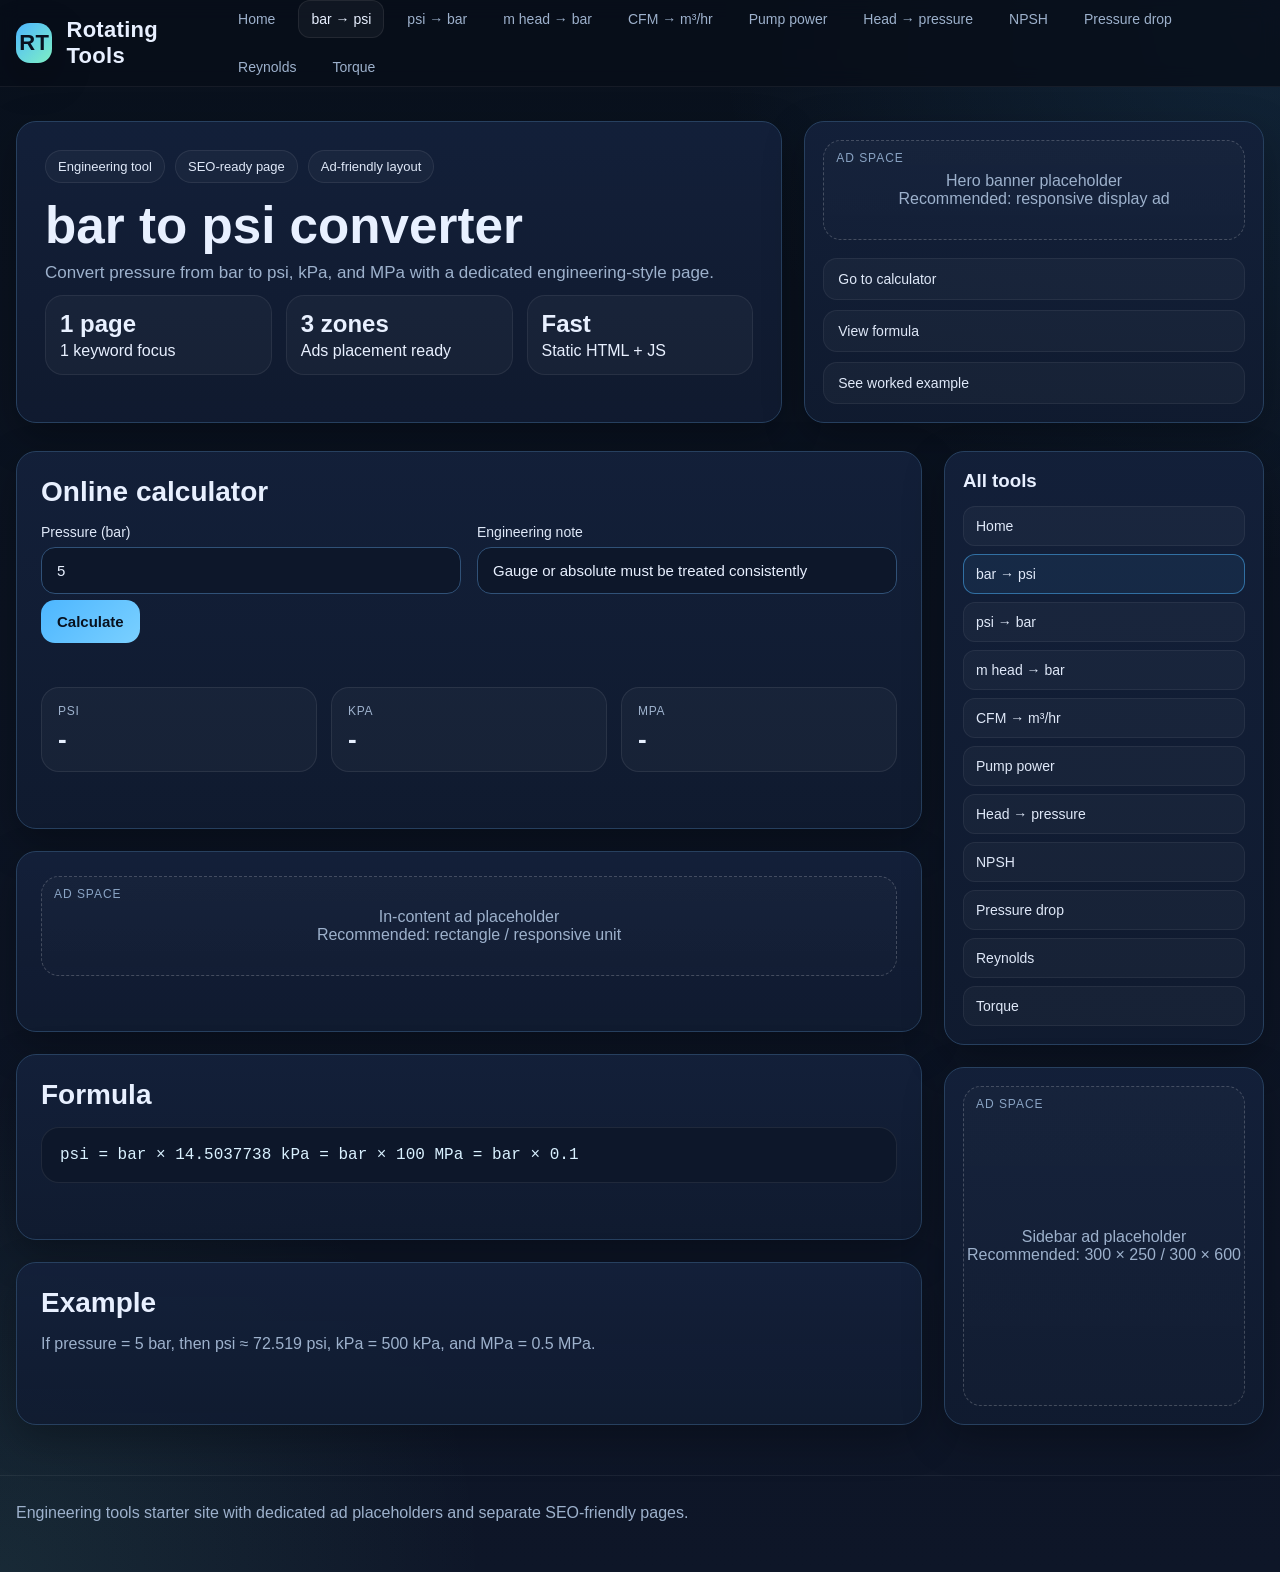
==== bar-to-psi.html @ d2c99e3f "Add files via upload" ====
<!DOCTYPE html>
<html lang="en">
<head>
  <meta charset="UTF-8" />
  <meta name="viewport" content="width=device-width, initial-scale=1.0" />
  <title>bar to psi Converter | Rotating Tools</title>
  <meta name="description" content="Convert pressure from bar to psi with a modern engineering calculator page." />
  <link rel="stylesheet" href="styles.css" />
</head>
<body>
  <header class="topbar">
    <div class="container topbar-inner">
      <a href="index.html" class="brand">
        <span class="brand-badge">RT</span>
        <span>Rotating Tools</span>
      </a>
      <button class="nav-toggle" onclick="toggleNav()">Menu</button>
      <nav class="nav-links">
        <a data-nav-link href="index.html">Home</a>
<a data-nav-link href="bar-to-psi.html">bar → psi</a>
<a data-nav-link href="psi-to-bar.html">psi → bar</a>
<a data-nav-link href="m-head-to-bar.html">m head → bar</a>
<a data-nav-link href="cfm-to-m3hr.html">CFM → m³/hr</a>
<a data-nav-link href="pump-power.html">Pump power</a>
<a data-nav-link href="pump-head-to-pressure.html">Head → pressure</a>
<a data-nav-link href="npsh.html">NPSH</a>
<a data-nav-link href="pressure-drop.html">Pressure drop</a>
<a data-nav-link href="reynolds-number.html">Reynolds</a>
<a data-nav-link href="torque.html">Torque</a>
      </nav>
    </div>
  </header>
  
  <section class="hero">
    <div class="container hero-grid">
      <div class="card hero-main">
        <div class="badges">
          <span class="badge">Engineering tool</span>
          <span class="badge">SEO-ready page</span>
          <span class="badge">Ad-friendly layout</span>
        </div>
        <h1>bar to psi converter</h1>
        <p>Convert pressure from bar to psi, kPa, and MPa with a dedicated engineering-style page.</p>
        <div class="kpis">
          <div class="kpi"><strong>1 page</strong><span>1 keyword focus</span></div>
          <div class="kpi"><strong>3 zones</strong><span>Ads placement ready</span></div>
          <div class="kpi"><strong>Fast</strong><span>Static HTML + JS</span></div>
        </div>
      </div>
      <aside class="card hero-side">
        <div class="ad-slot">Hero banner placeholder<br/>Recommended: responsive display ad</div>
        <div class="side-list">
          <a href="#calculator">Go to calculator</a>
          <a href="#formula">View formula</a>
          <a href="#example">See worked example</a>
        </div>
      </aside>
    </div>
  </section>

  <section class="page">
    <div class="container page-grid">
      <main class="content">
        <section class="card section" id="calculator">
          <h2>Online calculator</h2>
          <div class="grid-2">
            
            <div class="field"><label for="bar">Pressure (bar)</label><input id="bar" type="number" step="any" value="5" /></div>
            <div class="field"><label>Engineering note</label><input value="Gauge or absolute must be treated consistently" readonly /></div>
            
          </div>
          <div class="actions">
            <button class="btn btn-primary" onclick="calcBarToPsi()">Calculate</button>
          </div>
          <div class="notice" id="notice"></div>
          <div class="result-grid" style="margin-top:12px">
            <div class="metric"><div class="k">psi</div><div class="v" id="res1">-</div></div><div class="metric"><div class="k">kPa</div><div class="v" id="res2">-</div></div><div class="metric"><div class="k">MPa</div><div class="v" id="res3">-</div></div>
          </div>
        </section>

        <section class="card section">
          <div class="ad-slot">In-content ad placeholder<br/>Recommended: rectangle / responsive unit</div>
        </section>

        <section class="card section" id="formula">
          <h2>Formula</h2>
          <div class="formula">psi = bar × 14.5037738
kPa = bar × 100
MPa = bar × 0.1</div>
        </section>

        <section class="card section" id="example">
          <h2>Example</h2>
          <p>If pressure = 5 bar, then psi ≈ 72.519 psi, kPa = 500 kPa, and MPa = 0.5 MPa.</p>
        </section>
      </main>

      <aside class="sidebar">
        <section class="card tool-menu">
          <h3>All tools</h3>
          <div class="menu-list">
            <a class="" data-nav-link href="index.html">Home</a>
<a class="active" data-nav-link href="bar-to-psi.html">bar → psi</a>
<a class="" data-nav-link href="psi-to-bar.html">psi → bar</a>
<a class="" data-nav-link href="m-head-to-bar.html">m head → bar</a>
<a class="" data-nav-link href="cfm-to-m3hr.html">CFM → m³/hr</a>
<a class="" data-nav-link href="pump-power.html">Pump power</a>
<a class="" data-nav-link href="pump-head-to-pressure.html">Head → pressure</a>
<a class="" data-nav-link href="npsh.html">NPSH</a>
<a class="" data-nav-link href="pressure-drop.html">Pressure drop</a>
<a class="" data-nav-link href="reynolds-number.html">Reynolds</a>
<a class="" data-nav-link href="torque.html">Torque</a>
          </div>
        </section>
        <section class="card section" style="padding:18px">
          <div class="ad-slot tall">Sidebar ad placeholder<br/>Recommended: 300 × 250 / 300 × 600</div>
        </section>
      </aside>
    </div>
  </section>

  <footer class="foot">
    <div class="container">
      Engineering tools starter site with dedicated ad placeholders and separate SEO-friendly pages.
    </div>
  </footer>
  <script src="app.js"></script>
</body>
</html>
---- styles.css ----
:root{
  --bg:#0b1220;
  --bg-soft:#121c30;
  --panel:#13203a;
  --panel-2:#172743;
  --line:#27405f;
  --text:#e8f0ff;
  --muted:#9db1cc;
  --accent:#4db6ff;
  --accent-2:#7ef0c4;
  --danger:#ff8f8f;
  --warning:#ffd479;
  --shadow:0 14px 40px rgba(0,0,0,.28);
  --radius:20px;
}
*{box-sizing:border-box}
html{scroll-behavior:smooth}
body{
  margin:0;
  font-family:Inter,Segoe UI,Arial,sans-serif;
  background:
    radial-gradient(circle at top right, rgba(77,182,255,.12), transparent 28%),
    radial-gradient(circle at bottom left, rgba(126,240,196,.09), transparent 24%),
    linear-gradient(180deg,#09111d 0%, #0e1628 100%);
  color:var(--text);
}
a{color:inherit;text-decoration:none}
.container{width:min(1320px,calc(100% - 32px));margin:0 auto}
.topbar{
  position:sticky;top:0;z-index:30;
  backdrop-filter: blur(10px);
  background:rgba(8,14,25,.82);
  border-bottom:1px solid rgba(255,255,255,.06)
}
.topbar-inner{
  display:flex;align-items:center;justify-content:space-between;gap:16px;
  min-height:76px
}
.brand{
  display:flex;align-items:center;gap:14px;font-weight:800;font-size:22px;letter-spacing:.3px
}
.brand-badge{
  width:40px;height:40px;border-radius:14px;
  display:grid;place-items:center;
  background:linear-gradient(135deg,var(--accent),var(--accent-2));
  color:#08111f;font-weight:900;box-shadow:var(--shadow)
}
.nav-toggle{
  display:none;border:1px solid var(--line);background:var(--panel);color:var(--text);
  border-radius:12px;padding:10px 12px;font-weight:700
}
.nav-links{display:flex;flex-wrap:wrap;gap:10px}
.nav-links a{
  padding:10px 12px;border-radius:12px;color:var(--muted);font-size:14px;
  border:1px solid transparent
}
.nav-links a:hover,.nav-links a.active{
  color:var(--text);background:rgba(255,255,255,.04);border-color:rgba(255,255,255,.08)
}

.hero{padding:34px 0 18px}
.hero-grid{display:grid;grid-template-columns:1.25fr .75fr;gap:22px}
.card{
  background:linear-gradient(180deg,rgba(19,32,58,.95),rgba(16,27,48,.92));
  border:1px solid var(--line);border-radius:var(--radius);box-shadow:var(--shadow)
}
.hero-main{padding:28px}
.hero-main h1{margin:0 0 10px;font-size:clamp(32px,4vw,54px);line-height:1.05}
.hero-main p{margin:0 0 12px;color:var(--muted);font-size:17px;max-width:800px}
.badges{display:flex;flex-wrap:wrap;gap:10px;margin-bottom:16px}
.badge{
  display:inline-flex;align-items:center;gap:8px;
  padding:8px 12px;border-radius:999px;border:1px solid rgba(255,255,255,.08);
  background:rgba(255,255,255,.03);color:#dfe8f8;font-size:13px
}
.ad-slot{
  position:relative;display:grid;place-items:center;text-align:center;
  min-height:100px;border:1px dashed rgba(255,255,255,.2);border-radius:18px;
  background:linear-gradient(180deg,rgba(255,255,255,.02),rgba(255,255,255,.01));
  color:var(--muted)
}
.ad-slot::before{
  content:"Ad space";
  position:absolute;top:10px;left:12px;font-size:12px;letter-spacing:.08em;text-transform:uppercase;color:#89a3c3
}
.ad-slot.tall{min-height:320px}
.hero-side{padding:18px;display:grid;gap:18px}
.side-list{display:grid;gap:10px}
.side-list a{
  padding:12px 14px;border-radius:14px;background:rgba(255,255,255,.03);border:1px solid rgba(255,255,255,.06);
  color:#dfe8f8;font-size:14px
}
.side-list a:hover{border-color:#41658d;background:rgba(77,182,255,.08)}

.page{padding:10px 0 50px}
.page-grid{display:grid;grid-template-columns:minmax(0,1fr) 320px;gap:22px}
.content{display:grid;gap:22px}
.section{padding:24px}
.section h2{margin:0 0 16px;font-size:28px}
.section h3{margin:0 0 12px;font-size:18px}
.section p,.section li{color:var(--muted)}
.grid-2{display:grid;grid-template-columns:repeat(2,minmax(0,1fr));gap:16px}
.field label{
  display:block;margin:0 0 7px;font-size:14px;color:#dfe8f8
}
.field input,.field select{
  width:100%;padding:14px 15px;border-radius:14px;font-size:15px;
  border:1px solid #305177;background:#0d172a;color:var(--text);outline:none
}
.field input:focus,.field select:focus{border-color:var(--accent);box-shadow:0 0 0 4px rgba(77,182,255,.12)}
.actions{display:flex;flex-wrap:wrap;gap:10px;margin-top:6px}
.btn{
  border:none;border-radius:14px;padding:13px 16px;font-weight:800;font-size:15px;cursor:pointer
}
.btn-primary{background:linear-gradient(135deg,var(--accent),#7ad0ff);color:#08111f}
.btn-secondary{background:#182640;color:var(--text);border:1px solid #355273}
.btn:hover{transform:translateY(-1px)}
.result-grid{display:grid;grid-template-columns:repeat(3,minmax(0,1fr));gap:14px}
.metric{
  background:rgba(255,255,255,.03);border:1px solid rgba(255,255,255,.08);
  padding:16px;border-radius:18px
}
.metric .k{font-size:12px;color:var(--muted);margin-bottom:6px;text-transform:uppercase;letter-spacing:.06em}
.metric .v{font-size:26px;font-weight:800}
.notice{
  margin-top:10px;min-height:22px;color:var(--danger);font-size:14px
}
.formula{
  background:#0d172a;border:1px solid rgba(255,255,255,.08);padding:18px;border-radius:18px;
  font-family:ui-monospace,SFMono-Regular,Consolas,monospace;color:#d9f1ff;overflow:auto
}
.foot{
  padding:28px 0 50px;border-top:1px solid rgba(255,255,255,.06);color:var(--muted)
}
.sidebar{display:grid;gap:22px}
.tool-menu{padding:18px}
.tool-menu h3{margin:0 0 14px}
.tool-menu .menu-list{display:grid;gap:8px}
.tool-menu .menu-list a{
  padding:11px 12px;border-radius:12px;background:rgba(255,255,255,.03);
  border:1px solid rgba(255,255,255,.06);font-size:14px;color:#dfe8f8
}
.tool-menu .menu-list a.active{border-color:rgba(77,182,255,.5);background:rgba(77,182,255,.08)}
.kpis{display:grid;grid-template-columns:repeat(3,minmax(0,1fr));gap:14px;margin-top:10px}
.kpi{padding:14px;border-radius:18px;background:rgba(255,255,255,.03);border:1px solid rgba(255,255,255,.07)}
.kpi strong{display:block;font-size:24px;margin-bottom:4px}
.home-grid{display:grid;grid-template-columns:repeat(2,minmax(0,1fr));gap:18px}
.tool-card{
  padding:20px;border-radius:18px;background:rgba(255,255,255,.03);border:1px solid rgba(255,255,255,.08)
}
.tool-card h3{margin:0 0 8px}
.tool-card p{margin:0 0 14px}
.meta{display:flex;gap:10px;flex-wrap:wrap}
.meta span{font-size:12px;padding:6px 10px;border-radius:999px;background:rgba(255,255,255,.04);border:1px solid rgba(255,255,255,.06);color:var(--muted)}

@media (max-width: 1100px){
  .hero-grid,.page-grid{grid-template-columns:1fr}
  .sidebar{order:-1}
}
@media (max-width: 820px){
  .nav-toggle{display:block}
  .nav-links{display:none;position:absolute;left:16px;right:16px;top:72px;flex-direction:column;background:#0b1323;padding:12px;border-radius:18px;border:1px solid var(--line)}
  .nav-links.show{display:flex}
  .grid-2,.result-grid,.home-grid,.kpis{grid-template-columns:1fr}
  .hero-main{padding:22px}
}
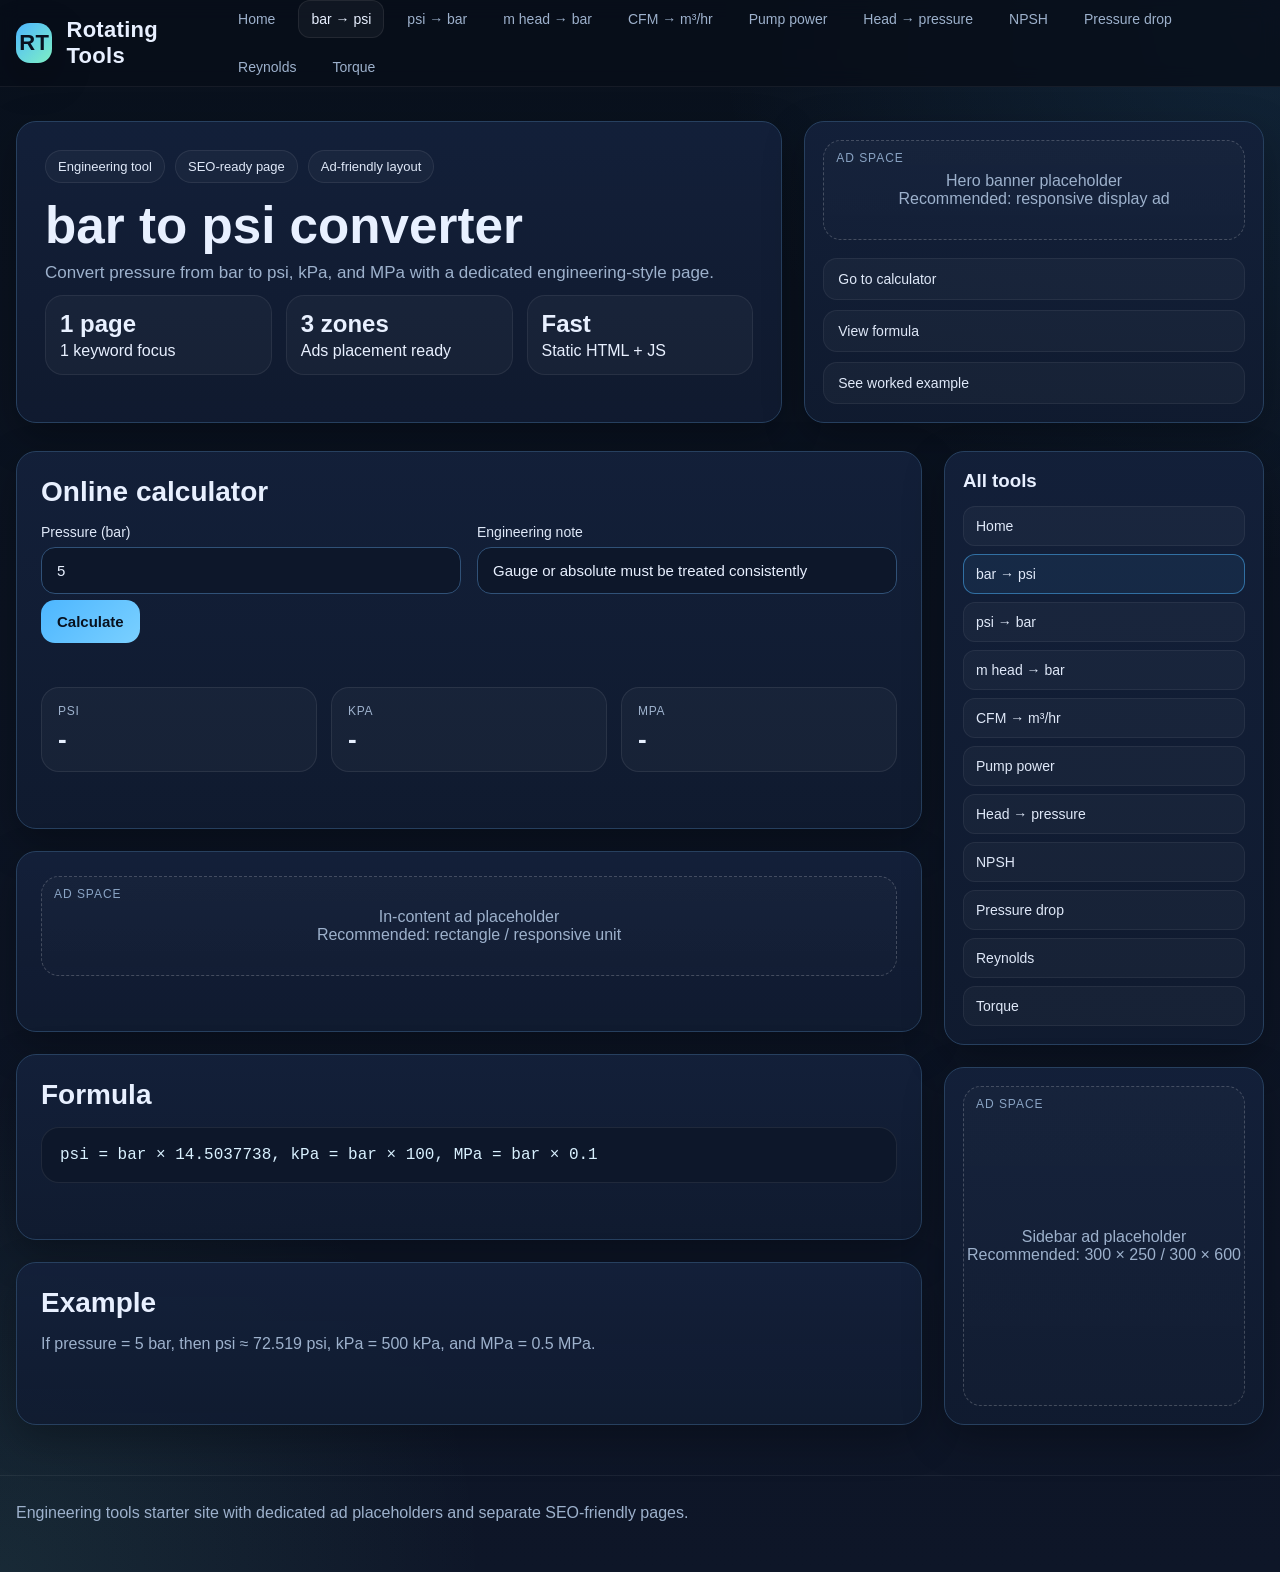
==== commit bbc1f822: "Update bar-to-psi.html" ====
--- a/bar-to-psi.html
+++ b/bar-to-psi.html
@@ -3,8 +3,11 @@
 <head>
   <meta charset="UTF-8" />
   <meta name="viewport" content="width=device-width, initial-scale=1.0" />
-  <title>bar to psi Converter | Rotating Tools</title>
+  <title>bar to psi Converter | Engineering Calculator</title>
   <meta name="description" content="Convert pressure from bar to psi with a modern engineering calculator page." />
+
+  <meta name="robots" content="index, follow">
+
   <link rel="stylesheet" href="styles.css" />
 </head>
 <body>
@@ -84,8 +87,8 @@
 
         <section class="card section" id="formula">
           <h2>Formula</h2>
-          <div class="formula">psi = bar × 14.5037738
-kPa = bar × 100
+          <div class="formula">psi = bar × 14.5037738,
+kPa = bar × 100,
 MPa = bar × 0.1</div>
         </section>
 
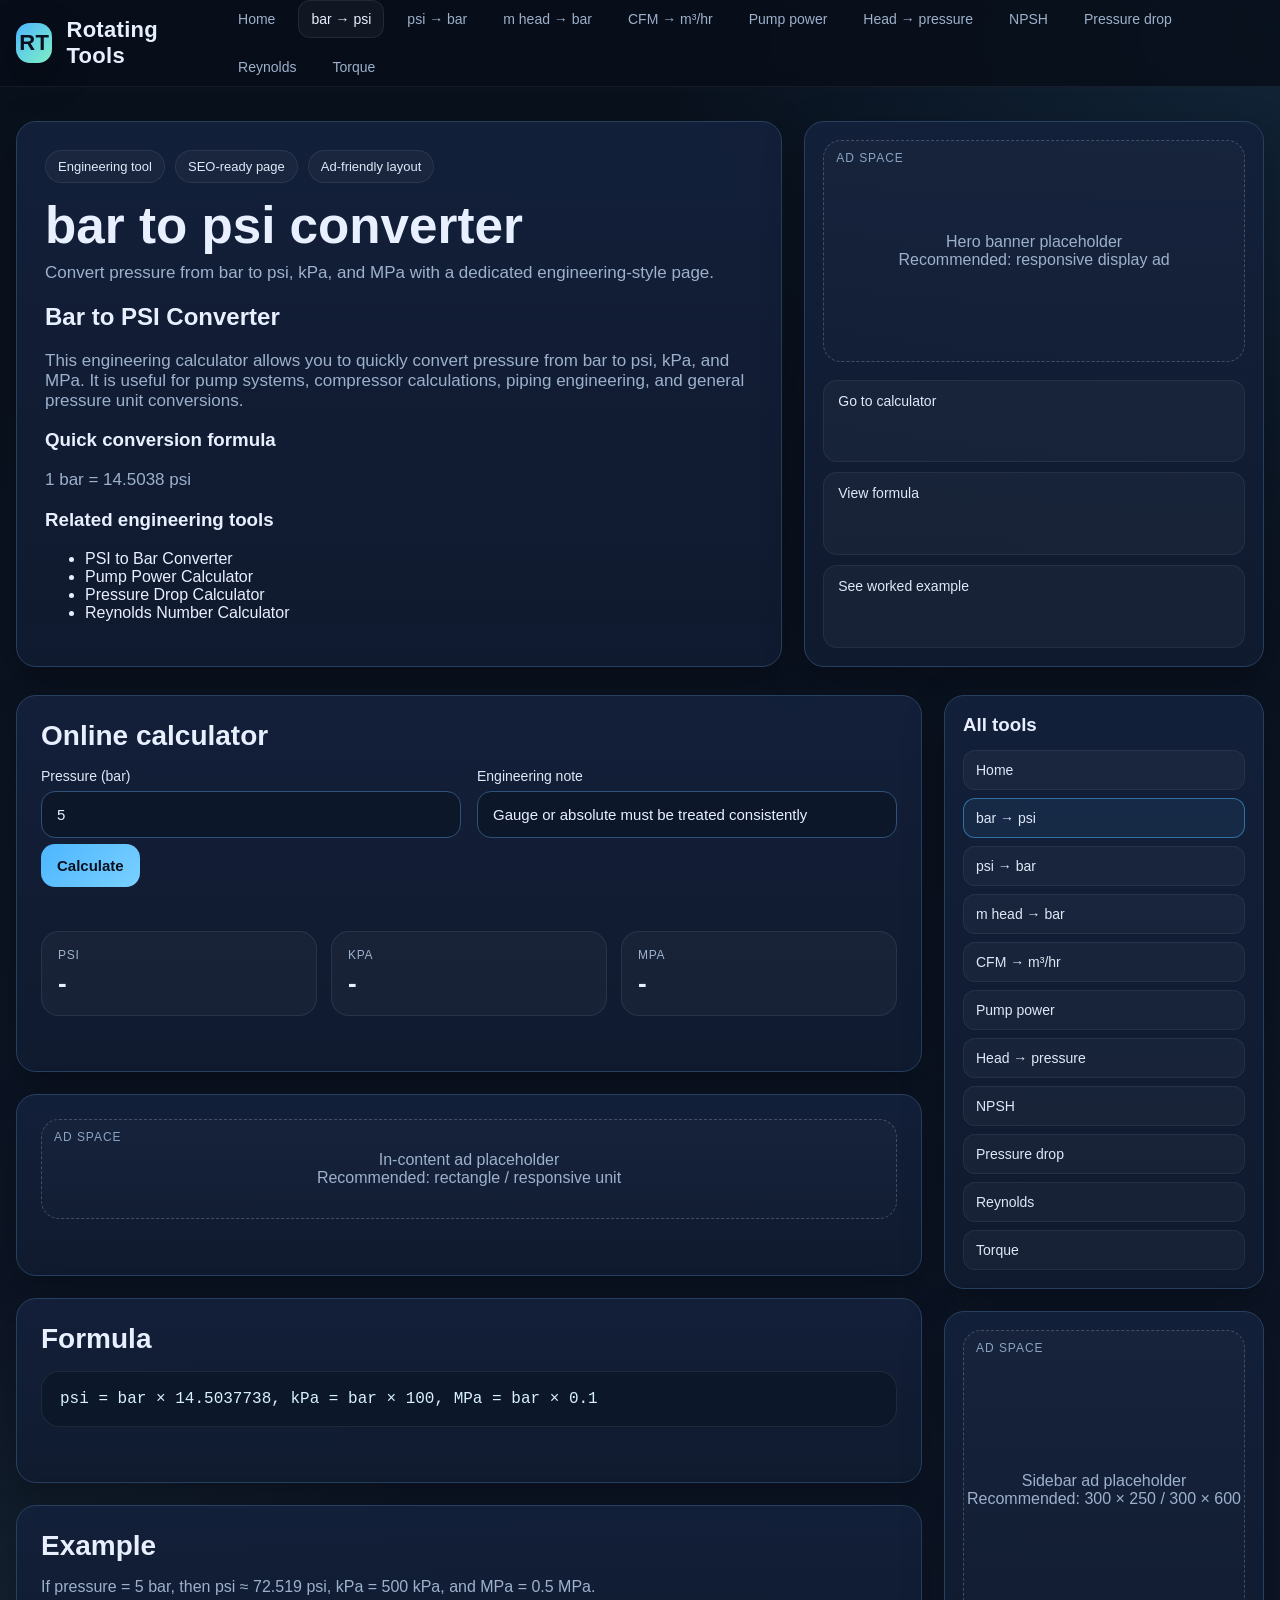
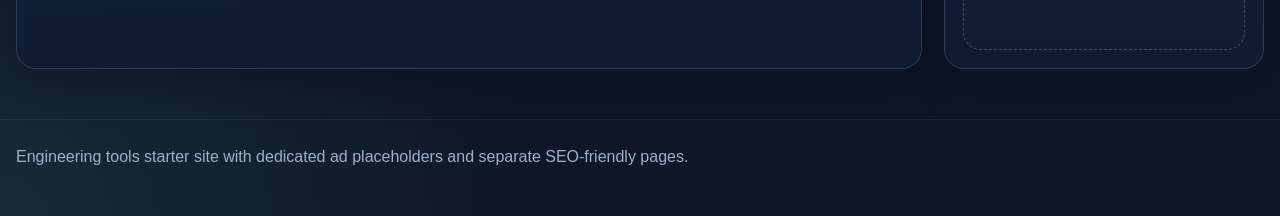
==== commit 38487281: "Update bar-to-psi.html" ====
--- a/bar-to-psi.html
+++ b/bar-to-psi.html
@@ -11,6 +11,7 @@
   <link rel="stylesheet" href="styles.css" />
 </head>
 <body>
+
   <header class="topbar">
     <div class="container topbar-inner">
       <a href="index.html" class="brand">
@@ -18,115 +19,227 @@
         <span>Rotating Tools</span>
       </a>
       <button class="nav-toggle" onclick="toggleNav()">Menu</button>
+
       <nav class="nav-links">
         <a data-nav-link href="index.html">Home</a>
-<a data-nav-link href="bar-to-psi.html">bar → psi</a>
-<a data-nav-link href="psi-to-bar.html">psi → bar</a>
-<a data-nav-link href="m-head-to-bar.html">m head → bar</a>
-<a data-nav-link href="cfm-to-m3hr.html">CFM → m³/hr</a>
-<a data-nav-link href="pump-power.html">Pump power</a>
-<a data-nav-link href="pump-head-to-pressure.html">Head → pressure</a>
-<a data-nav-link href="npsh.html">NPSH</a>
-<a data-nav-link href="pressure-drop.html">Pressure drop</a>
-<a data-nav-link href="reynolds-number.html">Reynolds</a>
-<a data-nav-link href="torque.html">Torque</a>
+        <a data-nav-link href="bar-to-psi.html">bar → psi</a>
+        <a data-nav-link href="psi-to-bar.html">psi → bar</a>
+        <a data-nav-link href="m-head-to-bar.html">m head → bar</a>
+        <a data-nav-link href="cfm-to-m3hr.html">CFM → m³/hr</a>
+        <a data-nav-link href="pump-power.html">Pump power</a>
+        <a data-nav-link href="pump-head-to-pressure.html">Head → pressure</a>
+        <a data-nav-link href="npsh.html">NPSH</a>
+        <a data-nav-link href="pressure-drop.html">Pressure drop</a>
+        <a data-nav-link href="reynolds-number.html">Reynolds</a>
+        <a data-nav-link href="torque.html">Torque</a>
       </nav>
     </div>
   </header>
-  
+
+
   <section class="hero">
     <div class="container hero-grid">
+
       <div class="card hero-main">
+
         <div class="badges">
           <span class="badge">Engineering tool</span>
           <span class="badge">SEO-ready page</span>
           <span class="badge">Ad-friendly layout</span>
         </div>
+
         <h1>bar to psi converter</h1>
-        <p>Convert pressure from bar to psi, kPa, and MPa with a dedicated engineering-style page.</p>
-        <div class="kpis">
-          <div class="kpi"><strong>1 page</strong><span>1 keyword focus</span></div>
-          <div class="kpi"><strong>3 zones</strong><span>Ads placement ready</span></div>
-          <div class="kpi"><strong>Fast</strong><span>Static HTML + JS</span></div>
+
+        <p>
+          Convert pressure from bar to psi, kPa, and MPa with a dedicated engineering-style page.
+        </p>
+
+        <!-- REPLACEMENT CONTENT (แทน 3 BOX เดิม) -->
+
+        <section style="margin-top:20px">
+
+          <h2>Bar to PSI Converter</h2>
+
+          <p>
+            This engineering calculator allows you to quickly convert pressure from bar to psi,
+            kPa, and MPa. It is useful for pump systems, compressor calculations,
+            piping engineering, and general pressure unit conversions.
+          </p>
+
+          <h3>Quick conversion formula</h3>
+
+          <p>
+            1 bar = 14.5038 psi
+          </p>
+
+          <h3>Related engineering tools</h3>
+
+          <ul>
+            <li><a href="psi-to-bar.html">PSI to Bar Converter</a></li>
+            <li><a href="pump-power.html">Pump Power Calculator</a></li>
+            <li><a href="pressure-drop.html">Pressure Drop Calculator</a></li>
+            <li><a href="reynolds-number.html">Reynolds Number Calculator</a></li>
+          </ul>
+
+        </section>
+
+      </div>
+
+
+      <aside class="card hero-side">
+
+        <div class="ad-slot">
+          Hero banner placeholder<br/>
+          Recommended: responsive display ad
         </div>
-      </div>
-      <aside class="card hero-side">
-        <div class="ad-slot">Hero banner placeholder<br/>Recommended: responsive display ad</div>
+
         <div class="side-list">
           <a href="#calculator">Go to calculator</a>
           <a href="#formula">View formula</a>
           <a href="#example">See worked example</a>
         </div>
+
       </aside>
+
     </div>
   </section>
+
 
   <section class="page">
     <div class="container page-grid">
+
       <main class="content">
+
         <section class="card section" id="calculator">
+
           <h2>Online calculator</h2>
+
           <div class="grid-2">
-            
-            <div class="field"><label for="bar">Pressure (bar)</label><input id="bar" type="number" step="any" value="5" /></div>
-            <div class="field"><label>Engineering note</label><input value="Gauge or absolute must be treated consistently" readonly /></div>
-            
-          </div>
+
+            <div class="field">
+              <label for="bar">Pressure (bar)</label>
+              <input id="bar" type="number" step="any" value="5" />
+            </div>
+
+            <div class="field">
+              <label>Engineering note</label>
+              <input value="Gauge or absolute must be treated consistently" readonly />
+            </div>
+
+          </div>
+
           <div class="actions">
             <button class="btn btn-primary" onclick="calcBarToPsi()">Calculate</button>
           </div>
+
           <div class="notice" id="notice"></div>
+
           <div class="result-grid" style="margin-top:12px">
-            <div class="metric"><div class="k">psi</div><div class="v" id="res1">-</div></div><div class="metric"><div class="k">kPa</div><div class="v" id="res2">-</div></div><div class="metric"><div class="k">MPa</div><div class="v" id="res3">-</div></div>
-          </div>
-        </section>
+
+            <div class="metric">
+              <div class="k">psi</div>
+              <div class="v" id="res1">-</div>
+            </div>
+
+            <div class="metric">
+              <div class="k">kPa</div>
+              <div class="v" id="res2">-</div>
+            </div>
+
+            <div class="metric">
+              <div class="k">MPa</div>
+              <div class="v" id="res3">-</div>
+            </div>
+
+          </div>
+
+        </section>
+
 
         <section class="card section">
-          <div class="ad-slot">In-content ad placeholder<br/>Recommended: rectangle / responsive unit</div>
-        </section>
+          <div class="ad-slot">
+            In-content ad placeholder<br/>
+            Recommended: rectangle / responsive unit
+          </div>
+        </section>
+
 
         <section class="card section" id="formula">
+
           <h2>Formula</h2>
-          <div class="formula">psi = bar × 14.5037738,
-kPa = bar × 100,
-MPa = bar × 0.1</div>
-        </section>
+
+          <div class="formula">
+            psi = bar × 14.5037738,
+            kPa = bar × 100,
+            MPa = bar × 0.1
+          </div>
+
+        </section>
+
 
         <section class="card section" id="example">
+
           <h2>Example</h2>
-          <p>If pressure = 5 bar, then psi ≈ 72.519 psi, kPa = 500 kPa, and MPa = 0.5 MPa.</p>
-        </section>
+
+          <p>
+            If pressure = 5 bar, then psi ≈ 72.519 psi,
+            kPa = 500 kPa,
+            and MPa = 0.5 MPa.
+          </p>
+
+        </section>
+
       </main>
 
+
       <aside class="sidebar">
+
         <section class="card tool-menu">
+
           <h3>All tools</h3>
+
           <div class="menu-list">
+
             <a class="" data-nav-link href="index.html">Home</a>
-<a class="active" data-nav-link href="bar-to-psi.html">bar → psi</a>
-<a class="" data-nav-link href="psi-to-bar.html">psi → bar</a>
-<a class="" data-nav-link href="m-head-to-bar.html">m head → bar</a>
-<a class="" data-nav-link href="cfm-to-m3hr.html">CFM → m³/hr</a>
-<a class="" data-nav-link href="pump-power.html">Pump power</a>
-<a class="" data-nav-link href="pump-head-to-pressure.html">Head → pressure</a>
-<a class="" data-nav-link href="npsh.html">NPSH</a>
-<a class="" data-nav-link href="pressure-drop.html">Pressure drop</a>
-<a class="" data-nav-link href="reynolds-number.html">Reynolds</a>
-<a class="" data-nav-link href="torque.html">Torque</a>
-          </div>
-        </section>
+            <a class="active" data-nav-link href="bar-to-psi.html">bar → psi</a>
+            <a class="" data-nav-link href="psi-to-bar.html">psi → bar</a>
+            <a class="" data-nav-link href="m-head-to-bar.html">m head → bar</a>
+            <a class="" data-nav-link href="cfm-to-m3hr.html">CFM → m³/hr</a>
+            <a class="" data-nav-link href="pump-power.html">Pump power</a>
+            <a class="" data-nav-link href="pump-head-to-pressure.html">Head → pressure</a>
+            <a class="" data-nav-link href="npsh.html">NPSH</a>
+            <a class="" data-nav-link href="pressure-drop.html">Pressure drop</a>
+            <a class="" data-nav-link href="reynolds-number.html">Reynolds</a>
+            <a class="" data-nav-link href="torque.html">Torque</a>
+
+          </div>
+
+        </section>
+
+
         <section class="card section" style="padding:18px">
-          <div class="ad-slot tall">Sidebar ad placeholder<br/>Recommended: 300 × 250 / 300 × 600</div>
-        </section>
+
+          <div class="ad-slot tall">
+            Sidebar ad placeholder<br/>
+            Recommended: 300 × 250 / 300 × 600
+          </div>
+
+        </section>
+
       </aside>
+
     </div>
   </section>
+
 
   <footer class="foot">
     <div class="container">
       Engineering tools starter site with dedicated ad placeholders and separate SEO-friendly pages.
     </div>
   </footer>
+
+
   <script src="app.js"></script>
+
 </body>
 </html>
